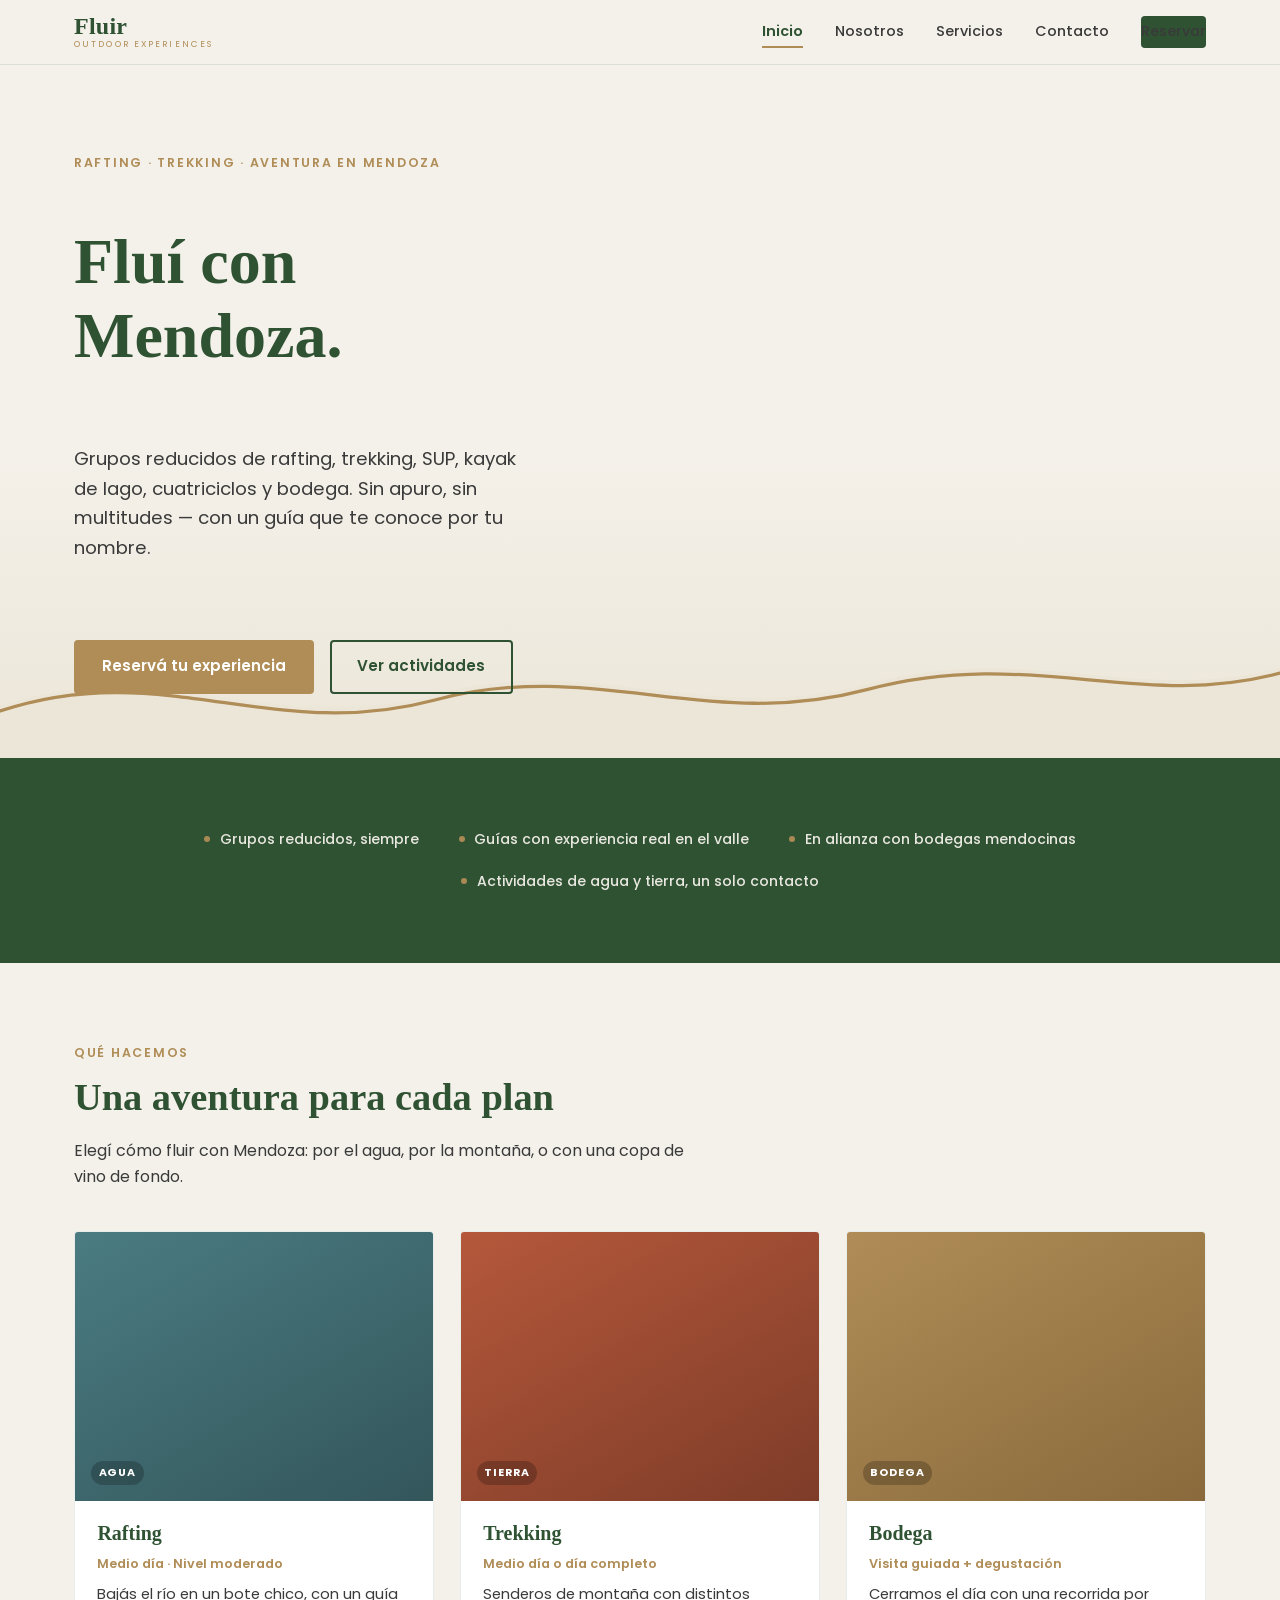
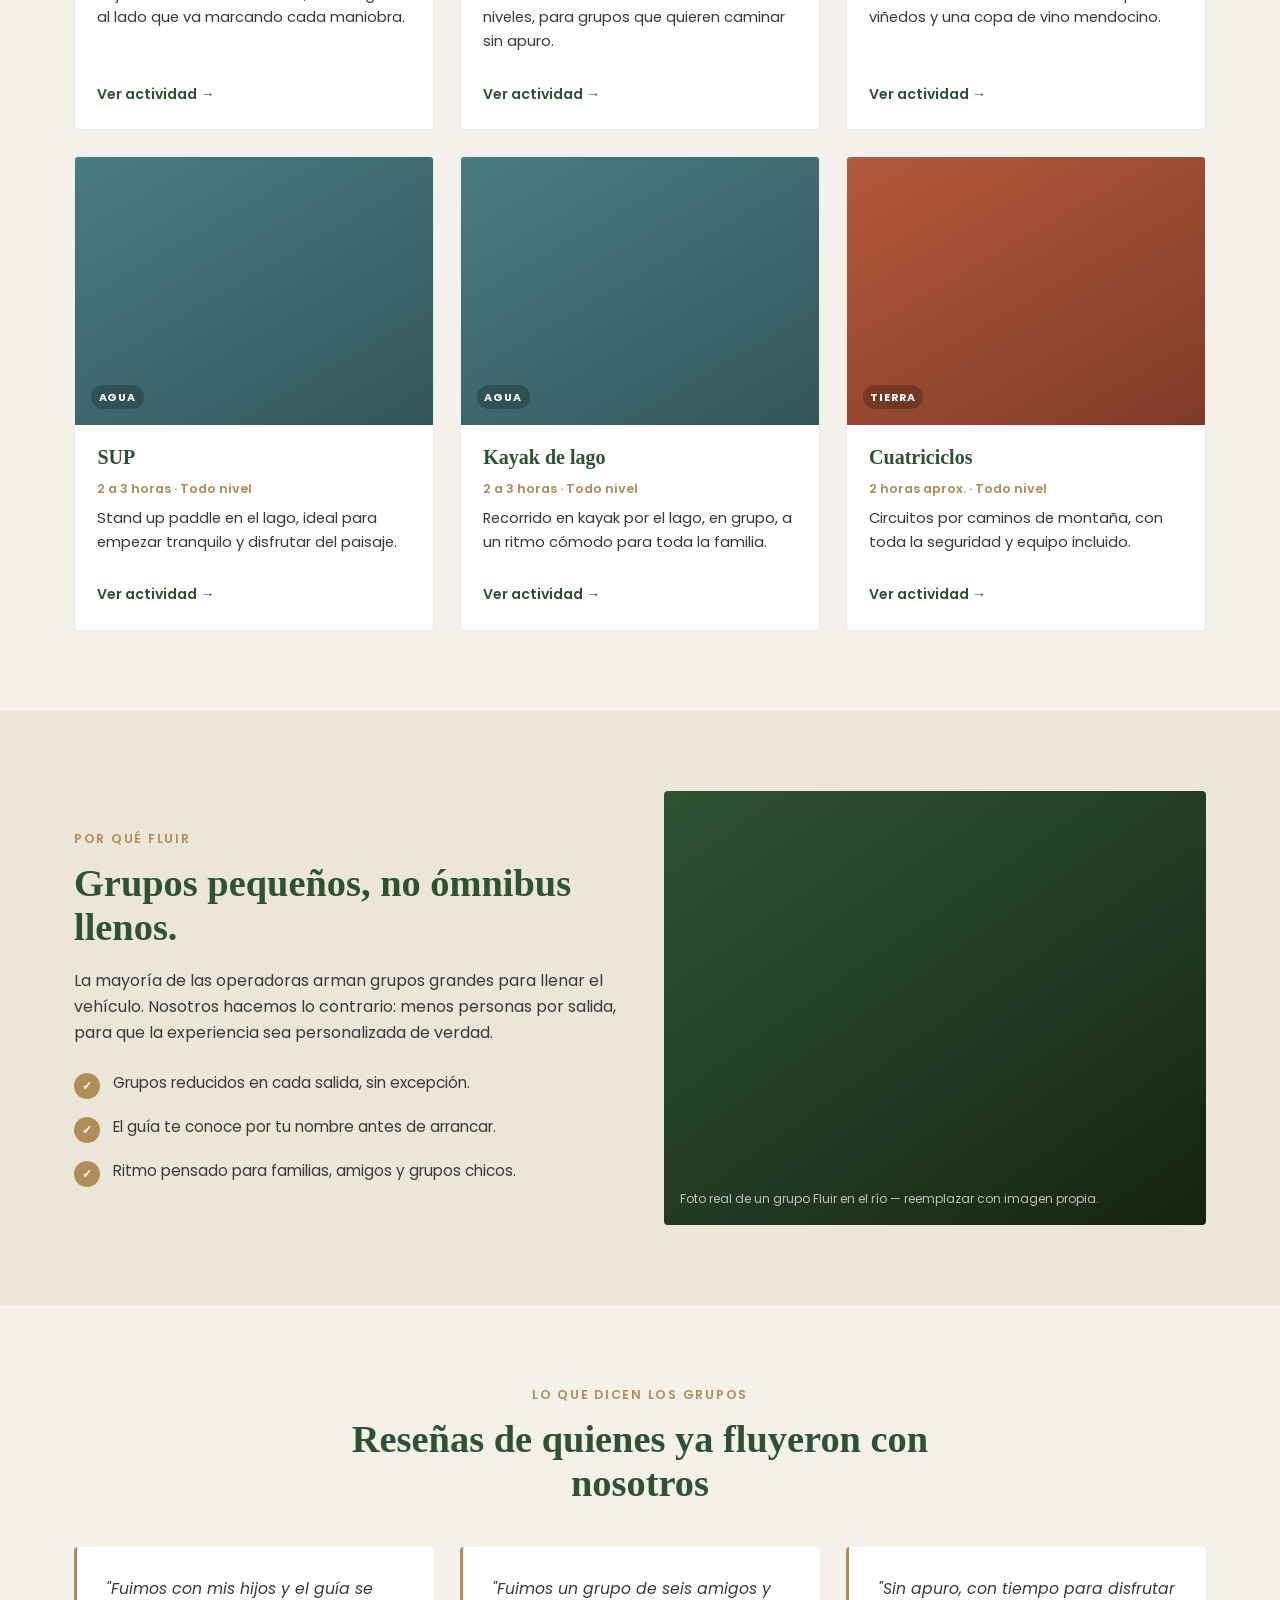
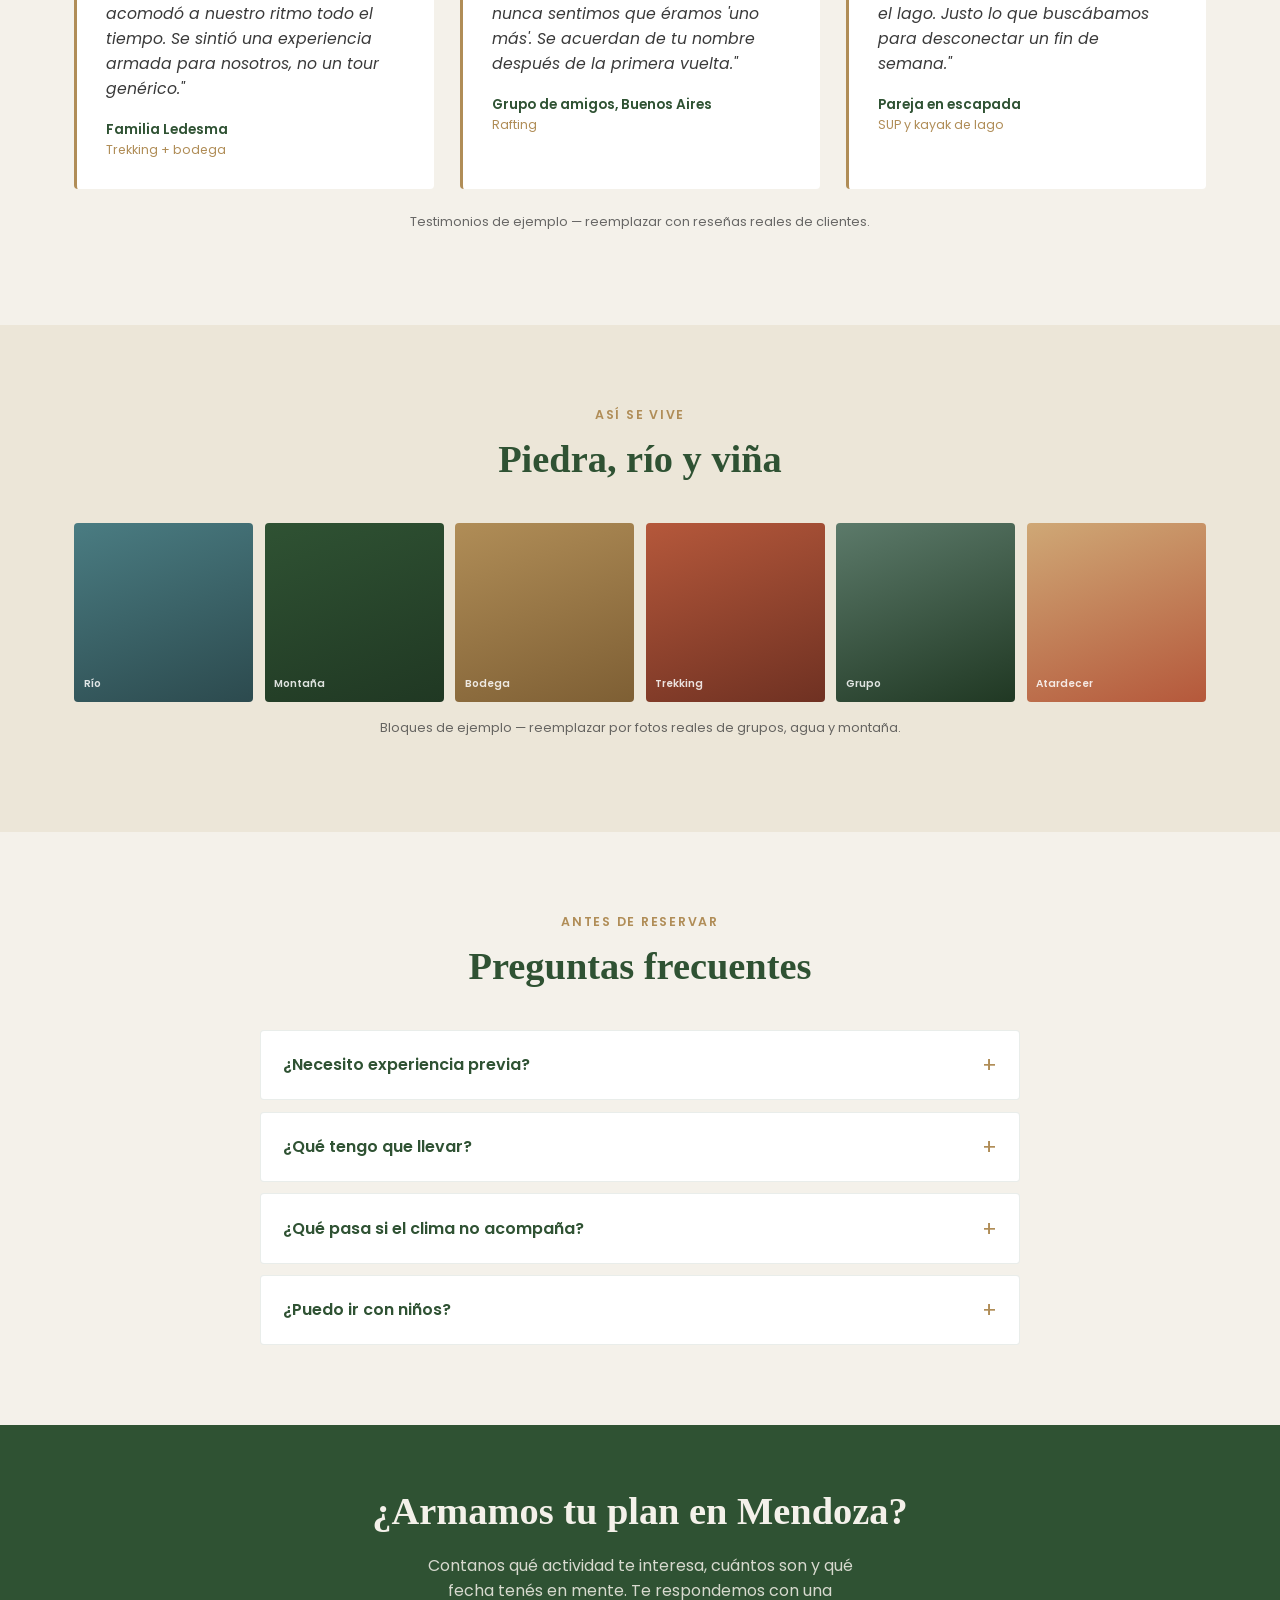
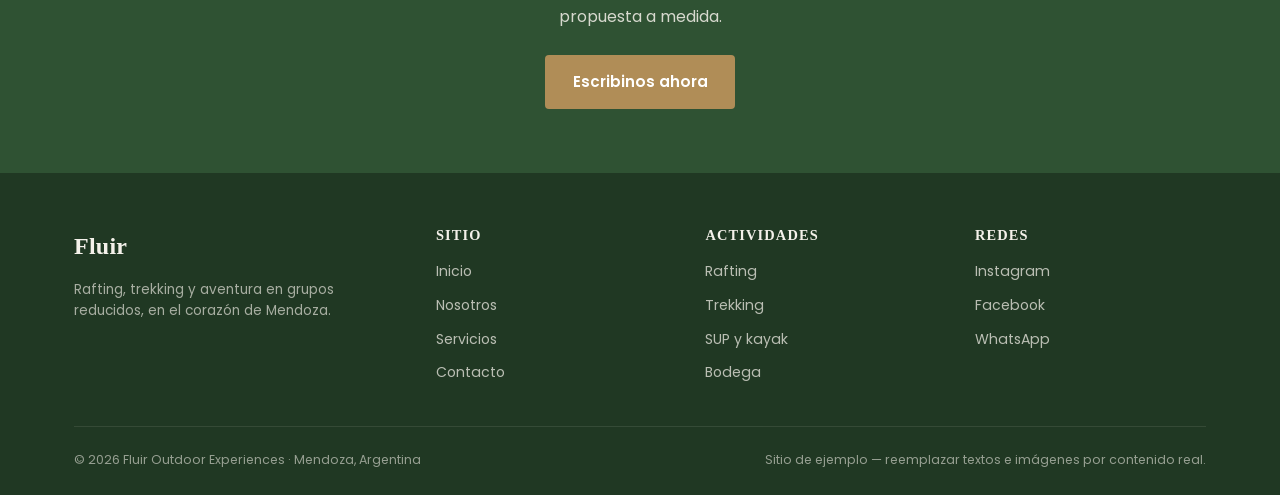
==== index.html @ 4bbe4c33 "Add files via upload" ====
<!DOCTYPE html>
<html lang="es">
<head>
<meta charset="UTF-8">
<meta name="viewport" content="width=device-width, initial-scale=1.0">
<title>Fluir Outdoor Experiences — Rafting, trekking y aventura en Mendoza</title>
<meta name="description" content="Rafting, trekking, SUP, kayak de lago, cuatriciclos y bodega en Mendoza. Grupos reducidos para vivir la aventura de cerca.">
<link rel="preconnect" href="https://fonts.googleapis.com">
<link href="https://fonts.googleapis.com/css2?family=Poppins:wght@400;500;600;700&display=swap" rel="stylesheet">
<link rel="stylesheet" href="style.css">
</head>
<body>

<header class="site-header">
  <nav class="nav">
    <a href="index.html" class="brand">
      <span class="brand-name">Fluir</span>
      <span class="brand-sub">Outdoor Experiences</span>
    </a>
    <button class="nav-toggle" aria-label="Abrir menú" aria-expanded="false">
      <span></span><span></span><span></span>
    </button>
    <div class="nav-links">
      <a href="index.html" class="active">Inicio</a>
      <a href="nosotros.html">Nosotros</a>
      <a href="servicios.html">Servicios</a>
      <a href="contacto.html">Contacto</a>
      <a href="contacto.html" class="nav-cta">Reservar</a>
    </div>
  </nav>
</header>

<!-- 1. HERO -->
<section class="hero">
  <div class="hero-inner">
    <p class="eyebrow">Rafting · Trekking · Aventura en Mendoza</p>
    <h1>Fluí con Mendoza.</h1>
    <p class="lead">Grupos reducidos de rafting, trekking, SUP, kayak de lago, cuatriciclos y bodega. Sin apuro, sin multitudes — con un guía que te conoce por tu nombre.</p>
    <div class="hero-actions">
      <a href="contacto.html" class="btn btn-primary">Reservá tu experiencia</a>
      <a href="servicios.html" class="btn btn-ghost">Ver actividades</a>
    </div>
  </div>
  <svg class="hero-path" viewBox="0 0 1180 140" preserveAspectRatio="none" aria-hidden="true">
    <path d="M0,90 C150,40 250,120 400,80 C550,40 650,110 800,70 C950,30 1050,90 1180,55 L1180,140 L0,140 Z" fill="#ece6d8"/>
    <path d="M0,95 C150,45 250,125 400,85 C550,45 650,115 800,75 C950,35 1050,95 1180,60" fill="none" stroke="#B08D57" stroke-width="3" stroke-linecap="round"/>
  </svg>
</section>

<!-- 2. BARRA DE CONFIANZA -->
<section class="trustbar tight">
  <div class="wrap">
    <div class="trust-item"><span class="dot"></span> Grupos reducidos, siempre</div>
    <div class="trust-item"><span class="dot"></span> Guías con experiencia real en el valle</div>
    <div class="trust-item"><span class="dot"></span> En alianza con bodegas mendocinas</div>
    <div class="trust-item"><span class="dot"></span> Actividades de agua y tierra, un solo contacto</div>
  </div>
</section>

<!-- 3. RESUMEN DE OFERTA -->
<section id="oferta">
  <div class="wrap">
    <div class="section-head">
      <p class="eyebrow">Qué hacemos</p>
      <h2>Una aventura para cada plan</h2>
      <p>Elegí cómo fluir con Mendoza: por el agua, por la montaña, o con una copa de vino de fondo.</p>
    </div>
    <div class="card-grid">
      <article class="card">
        <div class="card-media agua"><span class="tag">Agua</span></div>
        <div class="card-body">
          <h3>Rafting</h3>
          <span class="card-meta">Medio día · Nivel moderado</span>
          <p class="card-desc">Bajás el río en un bote chico, con un guía al lado que va marcando cada maniobra.</p>
          <a href="servicios.html#rafting" class="card-link">Ver actividad</a>
        </div>
      </article>
      <article class="card">
        <div class="card-media tierra"><span class="tag">Tierra</span></div>
        <div class="card-body">
          <h3>Trekking</h3>
          <span class="card-meta">Medio día o día completo</span>
          <p class="card-desc">Senderos de montaña con distintos niveles, para grupos que quieren caminar sin apuro.</p>
          <a href="servicios.html#trekking" class="card-link">Ver actividad</a>
        </div>
      </article>
      <article class="card">
        <div class="card-media bodega"><span class="tag">Bodega</span></div>
        <div class="card-body">
          <h3>Bodega</h3>
          <span class="card-meta">Visita guiada + degustación</span>
          <p class="card-desc">Cerramos el día con una recorrida por viñedos y una copa de vino mendocino.</p>
          <a href="servicios.html#bodega" class="card-link">Ver actividad</a>
        </div>
      </article>
      <article class="card">
        <div class="card-media agua"><span class="tag">Agua</span></div>
        <div class="card-body">
          <h3>SUP</h3>
          <span class="card-meta">2 a 3 horas · Todo nivel</span>
          <p class="card-desc">Stand up paddle en el lago, ideal para empezar tranquilo y disfrutar del paisaje.</p>
          <a href="servicios.html#sup" class="card-link">Ver actividad</a>
        </div>
      </article>
      <article class="card">
        <div class="card-media agua"><span class="tag">Agua</span></div>
        <div class="card-body">
          <h3>Kayak de lago</h3>
          <span class="card-meta">2 a 3 horas · Todo nivel</span>
          <p class="card-desc">Recorrido en kayak por el lago, en grupo, a un ritmo cómodo para toda la familia.</p>
          <a href="servicios.html#kayak" class="card-link">Ver actividad</a>
        </div>
      </article>
      <article class="card">
        <div class="card-media tierra"><span class="tag">Tierra</span></div>
        <div class="card-body">
          <h3>Cuatriciclos</h3>
          <span class="card-meta">2 horas aprox. · Todo nivel</span>
          <p class="card-desc">Circuitos por caminos de montaña, con toda la seguridad y equipo incluido.</p>
          <a href="servicios.html#cuatriciclos" class="card-link">Ver actividad</a>
        </div>
      </article>
    </div>
  </div>
</section>

<!-- 4. POR QUÉ FLUIR -->
<section style="background:var(--crema-2)">
  <div class="wrap">
    <div class="split">
      <div>
        <p class="eyebrow">Por qué Fluir</p>
        <h2>Grupos pequeños, no ómnibus llenos.</h2>
        <p>La mayoría de las operadoras arman grupos grandes para llenar el vehículo. Nosotros hacemos lo contrario: menos personas por salida, para que la experiencia sea personalizada de verdad.</p>
        <ul class="point-list">
          <li><span class="mark">✓</span> Grupos reducidos en cada salida, sin excepción.</li>
          <li><span class="mark">✓</span> El guía te conoce por tu nombre antes de arrancar.</li>
          <li><span class="mark">✓</span> Ritmo pensado para familias, amigos y grupos chicos.</li>
        </ul>
      </div>
      <div class="media-block">
        <div class="caption">Foto real de un grupo Fluir en el río — reemplazar con imagen propia.</div>
      </div>
    </div>
  </div>
</section>

<!-- 5. PRUEBA SOCIAL -->
<section>
  <div class="wrap">
    <div class="section-head center">
      <p class="eyebrow">Lo que dicen los grupos</p>
      <h2>Reseñas de quienes ya fluyeron con nosotros</h2>
    </div>
    <div class="testi-grid">
      <div class="testi">
        <p class="quote">"Fuimos con mis hijos y el guía se acomodó a nuestro ritmo todo el tiempo. Se sintió una experiencia armada para nosotros, no un tour genérico."</p>
        <div class="who">Familia Ledesma</div>
        <div class="what">Trekking + bodega</div>
      </div>
      <div class="testi">
        <p class="quote">"Fuimos un grupo de seis amigos y nunca sentimos que éramos 'uno más'. Se acuerdan de tu nombre después de la primera vuelta."</p>
        <div class="who">Grupo de amigos, Buenos Aires</div>
        <div class="what">Rafting</div>
      </div>
      <div class="testi">
        <p class="quote">"Sin apuro, con tiempo para disfrutar el lago. Justo lo que buscábamos para desconectar un fin de semana."</p>
        <div class="who">Pareja en escapada</div>
        <div class="what">SUP y kayak de lago</div>
      </div>
    </div>
    <p class="form-note" style="text-align:center; margin-top:1.4rem;">Testimonios de ejemplo — reemplazar con reseñas reales de clientes.</p>
  </div>
</section>

<!-- 6. GALERÍA -->
<section style="background:var(--crema-2)">
  <div class="wrap">
    <div class="section-head center">
      <p class="eyebrow">Así se vive</p>
      <h2>Piedra, río y viña</h2>
    </div>
    <div class="gallery-grid">
      <div class="gtile"><span>Río</span></div>
      <div class="gtile"><span>Montaña</span></div>
      <div class="gtile"><span>Bodega</span></div>
      <div class="gtile"><span>Trekking</span></div>
      <div class="gtile"><span>Grupo</span></div>
      <div class="gtile"><span>Atardecer</span></div>
    </div>
    <p class="form-note" style="text-align:center; margin-top:1rem;">Bloques de ejemplo — reemplazar por fotos reales de grupos, agua y montaña.</p>
  </div>
</section>

<!-- 7. FAQ BREVE -->
<section>
  <div class="wrap">
    <div class="section-head center">
      <p class="eyebrow">Antes de reservar</p>
      <h2>Preguntas frecuentes</h2>
    </div>
    <div class="faq-list">
      <details class="faq-item">
        <summary>¿Necesito experiencia previa?</summary>
        <p class="faq-a">No. Tenemos actividades para todo nivel — desde SUP y kayak de lago, aptos para principiantes, hasta rafting con mayor nivel de intensidad. Te asesoramos según tu grupo antes de reservar.</p>
      </details>
      <details class="faq-item">
        <summary>¿Qué tengo que llevar?</summary>
        <p class="faq-a">Ropa cómoda que se pueda mojar, calzado cerrado, protector solar y muchas ganas. El equipo técnico (chalecos, cascos, kayaks) lo ponemos nosotros.</p>
      </details>
      <details class="faq-item">
        <summary>¿Qué pasa si el clima no acompaña?</summary>
        <p class="faq-a">Evaluamos las condiciones del río y la montaña antes de cada salida. Si no es seguro salir, reprogramamos sin costo adicional.</p>
      </details>
      <details class="faq-item">
        <summary>¿Puedo ir con niños?</summary>
        <p class="faq-a">Sí, muchas familias eligen Fluir justo por eso. Algunas actividades tienen edad mínima recomendada — te lo confirmamos al reservar según la edad de cada integrante.</p>
      </details>
    </div>
  </div>
</section>

<!-- 8. CTA FINAL -->
<section class="cta-banner">
  <div class="wrap">
    <h2>¿Armamos tu plan en Mendoza?</h2>
    <p>Contanos qué actividad te interesa, cuántos son y qué fecha tenés en mente. Te respondemos con una propuesta a medida.</p>
    <a href="contacto.html" class="btn btn-primary">Escribinos ahora</a>
  </div>
</section>

<footer class="site-footer">
  <div class="wrap">
    <div class="footer-grid">
      <div class="footer-brand">
        <span class="brand-name">Fluir</span>
        <p>Rafting, trekking y aventura en grupos reducidos, en el corazón de Mendoza.</p>
      </div>
      <div>
        <h4>Sitio</h4>
        <ul>
          <li><a href="index.html">Inicio</a></li>
          <li><a href="nosotros.html">Nosotros</a></li>
          <li><a href="servicios.html">Servicios</a></li>
          <li><a href="contacto.html">Contacto</a></li>
        </ul>
      </div>
      <div>
        <h4>Actividades</h4>
        <ul>
          <li><a href="servicios.html#rafting">Rafting</a></li>
          <li><a href="servicios.html#trekking">Trekking</a></li>
          <li><a href="servicios.html#sup">SUP y kayak</a></li>
          <li><a href="servicios.html#bodega">Bodega</a></li>
        </ul>
      </div>
      <div>
        <h4>Redes</h4>
        <ul>
          <li><a href="#">Instagram</a></li>
          <li><a href="#">Facebook</a></li>
          <li><a href="#">WhatsApp</a></li>
        </ul>
      </div>
    </div>
    <div class="footer-bottom">
      <span>© 2026 Fluir Outdoor Experiences · Mendoza, Argentina</span>
      <span>Sitio de ejemplo — reemplazar textos e imágenes por contenido real.</span>
    </div>
  </div>
</footer>

<script src="script.js"></script>
</body>
</html>
---- style.css ----
/* ===========================================================
   FLUIR OUTDOOR EXPERIENCES — Design tokens
   Verde Montaña #2F5233 · Dorado Vendimia #B08D57
   Crema Piedra #F4F1EA · Azul Río #4A7C82
   Terracota Tierra #B5583B · Gris Piedra #3A3A3A
   Display: Georgia · Body/UI: Poppins
=========================================================== */

:root {
  --verde: #2F5233;
  --verde-oscuro: #203823;
  --dorado: #B08D57;
  --dorado-claro: #cfa876;
  --crema: #F4F1EA;
  --crema-2: #ece6d8;
  --azul-rio: #4A7C82;
  --terracota: #B5583B;
  --piedra: #3A3A3A;
  --blanco: #FFFFFF;

  --display: Georgia, "Times New Roman", serif;
  --body: 'Poppins', -apple-system, BlinkMacSystemFont, sans-serif;

  --radius: 4px;
  --max-width: 1180px;
}

* { box-sizing: border-box; }
html { scroll-behavior: smooth; }

@media (prefers-reduced-motion: reduce) {
  html { scroll-behavior: auto; }
  *, *::before, *::after { animation-duration: 0.001ms !important; transition-duration: 0.001ms !important; }
}

body {
  margin: 0;
  font-family: var(--body);
  color: var(--piedra);
  background: var(--crema);
  line-height: 1.6;
  -webkit-font-smoothing: antialiased;
}

img, svg { max-width: 100%; display: block; }

a { color: inherit; text-decoration: none; }

h1, h2, h3, h4 {
  font-family: var(--display);
  color: var(--verde);
  margin: 0 0 0.5em 0;
  line-height: 1.15;
  font-weight: 700;
}

h1 { font-size: clamp(2.4rem, 5vw, 4rem); }
h2 { font-size: clamp(1.7rem, 3vw, 2.4rem); }
h3 { font-size: 1.25rem; }

p { margin: 0 0 1em 0; }

.eyebrow {
  font-family: var(--body);
  font-weight: 600;
  letter-spacing: 0.14em;
  text-transform: uppercase;
  color: var(--dorado);
  font-size: 0.78rem;
}

.wrap {
  max-width: var(--max-width);
  margin: 0 auto;
  padding: 0 1.5rem;
}

section { padding: 5rem 0; }
section.tight { padding: 3rem 0; }

/* ---------- Focus ---------- */
a:focus-visible, button:focus-visible, input:focus-visible,
select:focus-visible, textarea:focus-visible, summary:focus-visible {
  outline: 3px solid var(--dorado);
  outline-offset: 2px;
}

/* ---------- Buttons ---------- */
.btn {
  display: inline-flex;
  align-items: center;
  gap: 0.5em;
  font-family: var(--body);
  font-weight: 600;
  font-size: 0.95rem;
  padding: 0.85em 1.7em;
  border-radius: var(--radius);
  border: 2px solid transparent;
  cursor: pointer;
  transition: transform 0.15s ease, background 0.15s ease, color 0.15s ease;
}
.btn:hover { transform: translateY(-2px); }
.btn-primary { background: var(--dorado); color: var(--blanco); }
.btn-primary:hover { background: var(--dorado-claro); }
.btn-outline { background: transparent; border-color: var(--crema); color: var(--crema); }
.btn-outline:hover { background: rgba(244,241,234,0.12); }
.btn-ghost { background: transparent; border-color: var(--verde); color: var(--verde); }
.btn-ghost:hover { background: var(--verde); color: var(--blanco); }

/* ===========================================================
   HEADER / NAV
=========================================================== */
.site-header {
  position: sticky; top: 0; z-index: 50;
  background: rgba(244,241,234,0.94);
  backdrop-filter: blur(6px);
  border-bottom: 1px solid rgba(47,82,51,0.12);
}
.nav {
  display: flex; align-items: center; justify-content: space-between;
  padding: 0.9rem 1.5rem;
  max-width: var(--max-width); margin: 0 auto;
}
.brand { display: flex; flex-direction: column; line-height: 1; }
.brand-name { font-family: var(--display); font-weight: 700; font-size: 1.5rem; color: var(--verde); letter-spacing: 0.01em; }
.brand-sub { font-size: 0.55rem; letter-spacing: 0.24em; text-transform: uppercase; color: var(--dorado); margin-top: 2px; }

.nav-links { display: flex; gap: 2rem; align-items: center; }
.nav-links a {
  font-size: 0.9rem; font-weight: 500; color: var(--piedra);
  position: relative; padding: 0.3em 0;
}
.nav-links a::after {
  content: ""; position: absolute; left: 0; bottom: 0; height: 2px; width: 0;
  background: var(--dorado); transition: width 0.2s ease;
}
.nav-links a:hover::after, .nav-links a.active::after { width: 100%; }
.nav-links a.active { color: var(--verde); font-weight: 600; }

.nav-cta { background: var(--verde); color: var(--blanco); padding: 0.6em 1.3em; border-radius: var(--radius); font-size: 0.85rem; font-weight: 600; }
.nav-cta:hover { background: var(--verde-oscuro); }

.nav-toggle { display: none; background: none; border: none; cursor: pointer; padding: 0.4rem; }
.nav-toggle span { display: block; width: 24px; height: 2px; background: var(--verde); margin: 5px 0; transition: 0.2s; }

@media (max-width: 860px) {
  .nav-toggle { display: block; }
  .nav-links {
    position: absolute; top: 100%; left: 0; right: 0;
    background: var(--crema); flex-direction: column; align-items: flex-start;
    padding: 1rem 1.5rem 1.5rem; gap: 1rem;
    border-bottom: 1px solid rgba(47,82,51,0.12);
    display: none;
  }
  .nav-links.open { display: flex; }
  .nav-cta { width: 100%; text-align: center; }
}

/* ===========================================================
   HERO (signature flowing path)
=========================================================== */
.hero {
  position: relative;
  background: linear-gradient(180deg, var(--crema) 0%, var(--crema) 55%, var(--crema-2) 100%);
  overflow: hidden;
  padding: 5.5rem 0 4rem;
}
.hero-inner {
  position: relative; z-index: 2;
  max-width: var(--max-width); margin: 0 auto; padding: 0 1.5rem;
  display: grid; gap: 2.5rem;
}
.hero h1 { max-width: 15ch; }
.hero .lead { font-size: 1.15rem; max-width: 42ch; color: var(--piedra); }
.hero-actions { display: flex; gap: 1rem; flex-wrap: wrap; margin-top: 1.2rem; }

.hero-path {
  position: absolute; left: 0; right: 0; bottom: -2px; z-index: 1;
  width: 100%; height: auto;
}

.hero-small { padding: 3.2rem 0 2.4rem; }
.hero-small h1 { max-width: 24ch; }

/* ===========================================================
   TRUST BAR
=========================================================== */
.trustbar { background: var(--verde); color: var(--crema); }
.trustbar .wrap {
  display: flex; flex-wrap: wrap; gap: 1.2rem 2.5rem;
  align-items: center; justify-content: center;
  padding: 1.4rem 1.5rem;
}
.trust-item { display: flex; align-items: center; gap: 0.6rem; font-size: 0.88rem; font-weight: 500; opacity: 0.95; }
.trust-item .dot { width: 6px; height: 6px; border-radius: 50%; background: var(--dorado); flex: none; }

/* ===========================================================
   SECTION HEADERS
=========================================================== */
.section-head { max-width: 640px; margin: 0 0 2.6rem 0; }
.section-head.center { margin-left: auto; margin-right: auto; text-align: center; }

/* ===========================================================
   ACTIVITY CARDS
=========================================================== */
.card-grid {
  display: grid; grid-template-columns: repeat(3, 1fr); gap: 1.6rem;
}
@media (max-width: 900px) { .card-grid { grid-template-columns: repeat(2, 1fr); } }
@media (max-width: 600px) { .card-grid { grid-template-columns: 1fr; } }

.card {
  background: var(--blanco); border-radius: var(--radius);
  overflow: hidden; border: 1px solid rgba(47,82,51,0.1);
  transition: transform 0.2s ease, box-shadow 0.2s ease;
  display: flex; flex-direction: column;
}
.card:hover { transform: translateY(-4px); box-shadow: 0 14px 28px rgba(58,58,58,0.12); }

.card-media {
  aspect-ratio: 4/3; position: relative;
  display: flex; align-items: flex-end; padding: 1rem;
}
.card-media.agua { background: linear-gradient(150deg, var(--azul-rio), #33565b); }
.card-media.tierra { background: linear-gradient(150deg, var(--terracota), #7e3c28); }
.card-media.bodega { background: linear-gradient(150deg, var(--dorado), #8a6a3c); }

.tag {
  font-size: 0.68rem; font-weight: 700; letter-spacing: 0.08em; text-transform: uppercase;
  color: var(--blanco); background: rgba(0,0,0,0.22);
  padding: 0.3em 0.7em; border-radius: 999px;
}

.card-body { padding: 1.3rem 1.4rem 1.5rem; display: flex; flex-direction: column; gap: 0.5rem; flex: 1; }
.card-body h3 { margin-bottom: 0.1rem; }
.card-meta { font-size: 0.8rem; color: var(--dorado); font-weight: 600; }
.card-desc { font-size: 0.92rem; color: var(--piedra); flex: 1; }
.card-link { font-size: 0.88rem; font-weight: 600; color: var(--verde); margin-top: 0.4rem; }
.card-link::after { content: " →"; }

/* filter tabs */
.filters { display: flex; gap: 0.7rem; flex-wrap: wrap; margin-bottom: 2.2rem; }
.filter-btn {
  font-family: var(--body); font-size: 0.85rem; font-weight: 600;
  padding: 0.55em 1.2em; border-radius: 999px; border: 1.5px solid var(--verde);
  background: transparent; color: var(--verde); cursor: pointer; transition: 0.15s ease;
}
.filter-btn.active, .filter-btn:hover { background: var(--verde); color: var(--blanco); }

/* ===========================================================
   DIFERENCIAL / SPLIT
=========================================================== */
.split { display: grid; grid-template-columns: 1fr 1fr; gap: 3rem; align-items: center; }
@media (max-width: 800px) { .split { grid-template-columns: 1fr; } }
.split.reverse .split-media { order: 2; }

.point-list { list-style: none; margin: 1.6rem 0 0; padding: 0; display: grid; gap: 1rem; }
.point-list li { display: flex; gap: 0.8rem; align-items: flex-start; font-size: 0.96rem; }
.point-list .mark {
  flex: none; width: 26px; height: 26px; border-radius: 50%;
  background: var(--dorado); color: var(--blanco); font-size: 0.75rem;
  display: flex; align-items: center; justify-content: center; font-weight: 700; margin-top: 2px;
}

.media-block {
  aspect-ratio: 5/4; border-radius: var(--radius);
  background: linear-gradient(145deg, var(--verde) 0%, var(--verde-oscuro) 60%, #16240f 100%);
  position: relative; overflow: hidden;
  display: flex; align-items: center; justify-content: center;
}
.media-block .caption {
  position: absolute; bottom: 1rem; left: 1rem; right: 1rem;
  color: var(--crema); font-size: 0.75rem; opacity: 0.75;
}

/* ===========================================================
   TESTIMONIALS
=========================================================== */
.testi-grid { display: grid; grid-template-columns: repeat(3, 1fr); gap: 1.6rem; }
@media (max-width: 900px) { .testi-grid { grid-template-columns: 1fr; } }
.testi {
  background: var(--blanco); border-radius: var(--radius); padding: 1.8rem;
  border-left: 3px solid var(--dorado);
}
.testi p.quote { font-style: italic; font-size: 0.98rem; margin-bottom: 1.1rem; }
.testi .who { font-size: 0.85rem; font-weight: 600; color: var(--verde); }
.testi .what { font-size: 0.78rem; color: var(--dorado); }

/* ===========================================================
   GALLERY (placeholder texture tiles)
=========================================================== */
.gallery-grid { display: grid; grid-template-columns: repeat(6, 1fr); gap: 0.7rem; }
@media (max-width: 800px) { .gallery-grid { grid-template-columns: repeat(3, 1fr); } }
.gtile {
  aspect-ratio: 1; border-radius: var(--radius); position: relative; overflow: hidden;
  display: flex; align-items: flex-end; padding: 0.6rem;
}
.gtile span { color: rgba(255,255,255,0.85); font-size: 0.65rem; font-weight: 600; }
.gtile:nth-child(1) { background: linear-gradient(160deg, var(--azul-rio), #2c4a4e); }
.gtile:nth-child(2) { background: linear-gradient(160deg, var(--verde), var(--verde-oscuro)); }
.gtile:nth-child(3) { background: linear-gradient(160deg, var(--dorado), #7e5f34); }
.gtile:nth-child(4) { background: linear-gradient(160deg, var(--terracota), #6f3122); }
.gtile:nth-child(5) { background: linear-gradient(160deg, #5c7a6a, var(--verde-oscuro)); }
.gtile:nth-child(6) { background: linear-gradient(160deg, var(--dorado-claro), var(--terracota)); }

/* ===========================================================
   FAQ ACCORDION
=========================================================== */
.faq-list { max-width: 760px; margin: 0 auto; display: grid; gap: 0.7rem; }
.faq-item { background: var(--blanco); border-radius: var(--radius); border: 1px solid rgba(47,82,51,0.1); }
.faq-item summary {
  cursor: pointer; list-style: none; padding: 1.1rem 1.4rem;
  font-weight: 600; color: var(--verde); display: flex; justify-content: space-between; align-items: center;
  gap: 1rem;
}
.faq-item summary::-webkit-details-marker { display: none; }
.faq-item summary::after {
  content: "+"; font-size: 1.3rem; color: var(--dorado); flex: none; transition: transform 0.2s ease; font-weight: 400;
}
.faq-item[open] summary::after { transform: rotate(45deg); }
.faq-item .faq-a { padding: 0 1.4rem 1.2rem; font-size: 0.93rem; color: var(--piedra); }

/* ===========================================================
   CTA BANNER
=========================================================== */
.cta-banner {
  background: var(--verde); color: var(--crema);
  padding: 4rem 0; text-align: center; position: relative; overflow: hidden;
}
.cta-banner h2 { color: var(--crema); }
.cta-banner p { color: rgba(244,241,234,0.85); max-width: 46ch; margin: 0 auto 1.6rem; }

/* ===========================================================
   FOOTER
=========================================================== */
.site-footer { background: var(--verde-oscuro); color: rgba(244,241,234,0.85); padding: 3.4rem 0 1.6rem; }
.footer-grid { display: grid; grid-template-columns: 1.4fr 1fr 1fr 1fr; gap: 2.4rem; }
@media (max-width: 800px) { .footer-grid { grid-template-columns: 1fr 1fr; } }
.footer-grid h4 { color: var(--crema); font-size: 0.9rem; text-transform: uppercase; letter-spacing: 0.08em; margin-bottom: 0.9rem; }
.footer-grid ul { list-style: none; margin: 0; padding: 0; display: grid; gap: 0.5rem; }
.footer-grid a { font-size: 0.88rem; opacity: 0.85; }
.footer-grid a:hover { opacity: 1; color: var(--dorado); }
.footer-brand .brand-name { color: var(--crema); }
.footer-brand p { font-size: 0.85rem; opacity: 0.75; margin-top: 0.8rem; max-width: 32ch; }
.footer-bottom {
  border-top: 1px solid rgba(244,241,234,0.15); margin-top: 2.6rem; padding-top: 1.4rem;
  display: flex; justify-content: space-between; flex-wrap: wrap; gap: 0.6rem;
  font-size: 0.78rem; opacity: 0.65;
}

/* ===========================================================
   FORM (contacto)
=========================================================== */
.form-card { background: var(--blanco); border-radius: var(--radius); padding: 2.2rem; border: 1px solid rgba(47,82,51,0.1); }
.form-grid { display: grid; grid-template-columns: 1fr 1fr; gap: 1.1rem; }
@media (max-width: 640px) { .form-grid { grid-template-columns: 1fr; } }
.field { display: flex; flex-direction: column; gap: 0.35rem; }
.field.full { grid-column: 1 / -1; }
.field label { font-size: 0.82rem; font-weight: 600; color: var(--verde); }
.field input, .field select, .field textarea {
  font-family: var(--body); font-size: 0.92rem; padding: 0.75em 0.9em;
  border: 1.5px solid #d8d2c2; border-radius: var(--radius); background: var(--crema);
  color: var(--piedra);
}
.field textarea { resize: vertical; min-height: 100px; }
.form-note { font-size: 0.8rem; color: var(--piedra); opacity: 0.75; margin-top: 1rem; }
.form-success {
  display: none; background: var(--crema-2); border-left: 3px solid var(--verde);
  padding: 1rem 1.2rem; border-radius: var(--radius); font-size: 0.9rem; margin-top: 1.2rem;
}
.form-success.show { display: block; }

/* contact info blocks */
.contact-info-grid { display: grid; grid-template-columns: repeat(3, 1fr); gap: 1.2rem; }
@media (max-width: 800px) { .contact-info-grid { grid-template-columns: 1fr; } }
.info-card { background: var(--blanco); border-radius: var(--radius); padding: 1.5rem; border: 1px solid rgba(47,82,51,0.1); }
.info-card h4 { font-family: var(--body); font-weight: 700; font-size: 0.95rem; color: var(--verde); margin-bottom: 0.4rem; }
.info-card p { font-size: 0.88rem; margin: 0; }
.info-card a.link { color: var(--dorado); font-weight: 600; }

.map-block {
  aspect-ratio: 16/6; border-radius: var(--radius); overflow: hidden;
  background:
    repeating-linear-gradient(135deg, rgba(47,82,51,0.08) 0 2px, transparent 2px 14px),
    var(--crema-2);
  display: flex; align-items: center; justify-content: center;
  border: 1px dashed rgba(47,82,51,0.3);
}
.map-block span { font-size: 0.85rem; color: var(--verde); font-weight: 600; text-align: center; padding: 0 1rem; }

/* value cards (nosotros) */
.value-grid { display: grid; grid-template-columns: repeat(3, 1fr); gap: 1.4rem; }
@media (max-width: 800px) { .value-grid { grid-template-columns: 1fr; } }
.value-card { background: var(--blanco); border-radius: var(--radius); padding: 1.7rem; border-top: 3px solid var(--dorado); }
.value-card h3 { font-size: 1.05rem; }
.value-card p { font-size: 0.9rem; margin: 0; }

/* team */
.team-grid { display: grid; grid-template-columns: repeat(4, 1fr); gap: 1.4rem; }
@media (max-width: 800px) { .team-grid { grid-template-columns: repeat(2, 1fr); } }
.team-card { text-align: center; }
.avatar {
  width: 84px; height: 84px; border-radius: 50%; margin: 0 auto 0.8rem;
  display: flex; align-items: center; justify-content: center;
  color: var(--blanco); font-family: var(--display); font-weight: 700; font-size: 1.3rem;
}
.team-card h4 { font-size: 0.95rem; margin: 0 0 0.1rem; color: var(--verde); }
.team-card .role { font-size: 0.78rem; color: var(--dorado); font-weight: 600; }

/* activity detail (servicios) */
.detail-card { background: var(--blanco); border-radius: var(--radius); overflow: hidden; border: 1px solid rgba(47,82,51,0.1); }
.detail-grid { display: grid; grid-template-columns: 1fr 1fr; }
@media (max-width: 800px) { .detail-grid { grid-template-columns: 1fr; } }
.detail-media { min-height: 320px; background: linear-gradient(150deg, var(--azul-rio), #2c4a4e); }
.detail-content { padding: 2.4rem; }
.spec-row { display: flex; gap: 1.4rem; flex-wrap: wrap; margin: 1.2rem 0 1.4rem; }
.spec { font-size: 0.82rem; }
.spec b { display: block; color: var(--verde); font-size: 0.95rem; }
.incl-grid { display: grid; grid-template-columns: 1fr 1fr; gap: 1rem; margin: 1.2rem 0; }
@media (max-width: 500px) { .incl-grid { grid-template-columns: 1fr; } }
.incl-grid ul { margin: 0; padding-left: 1.1rem; font-size: 0.88rem; }
.incl-grid h4 { font-size: 0.85rem; margin-bottom: 0.4rem; }
.incl-grid .yes h4 { color: var(--verde); }
.incl-grid .no h4 { color: var(--terracota); }

/* breadcrumbs / small helpers */
.badge-note {
  display: inline-block; font-size: 0.75rem; background: var(--crema-2); color: var(--piedra);
  padding: 0.4em 0.9em; border-radius: 999px; margin-bottom: 1.2rem;
}
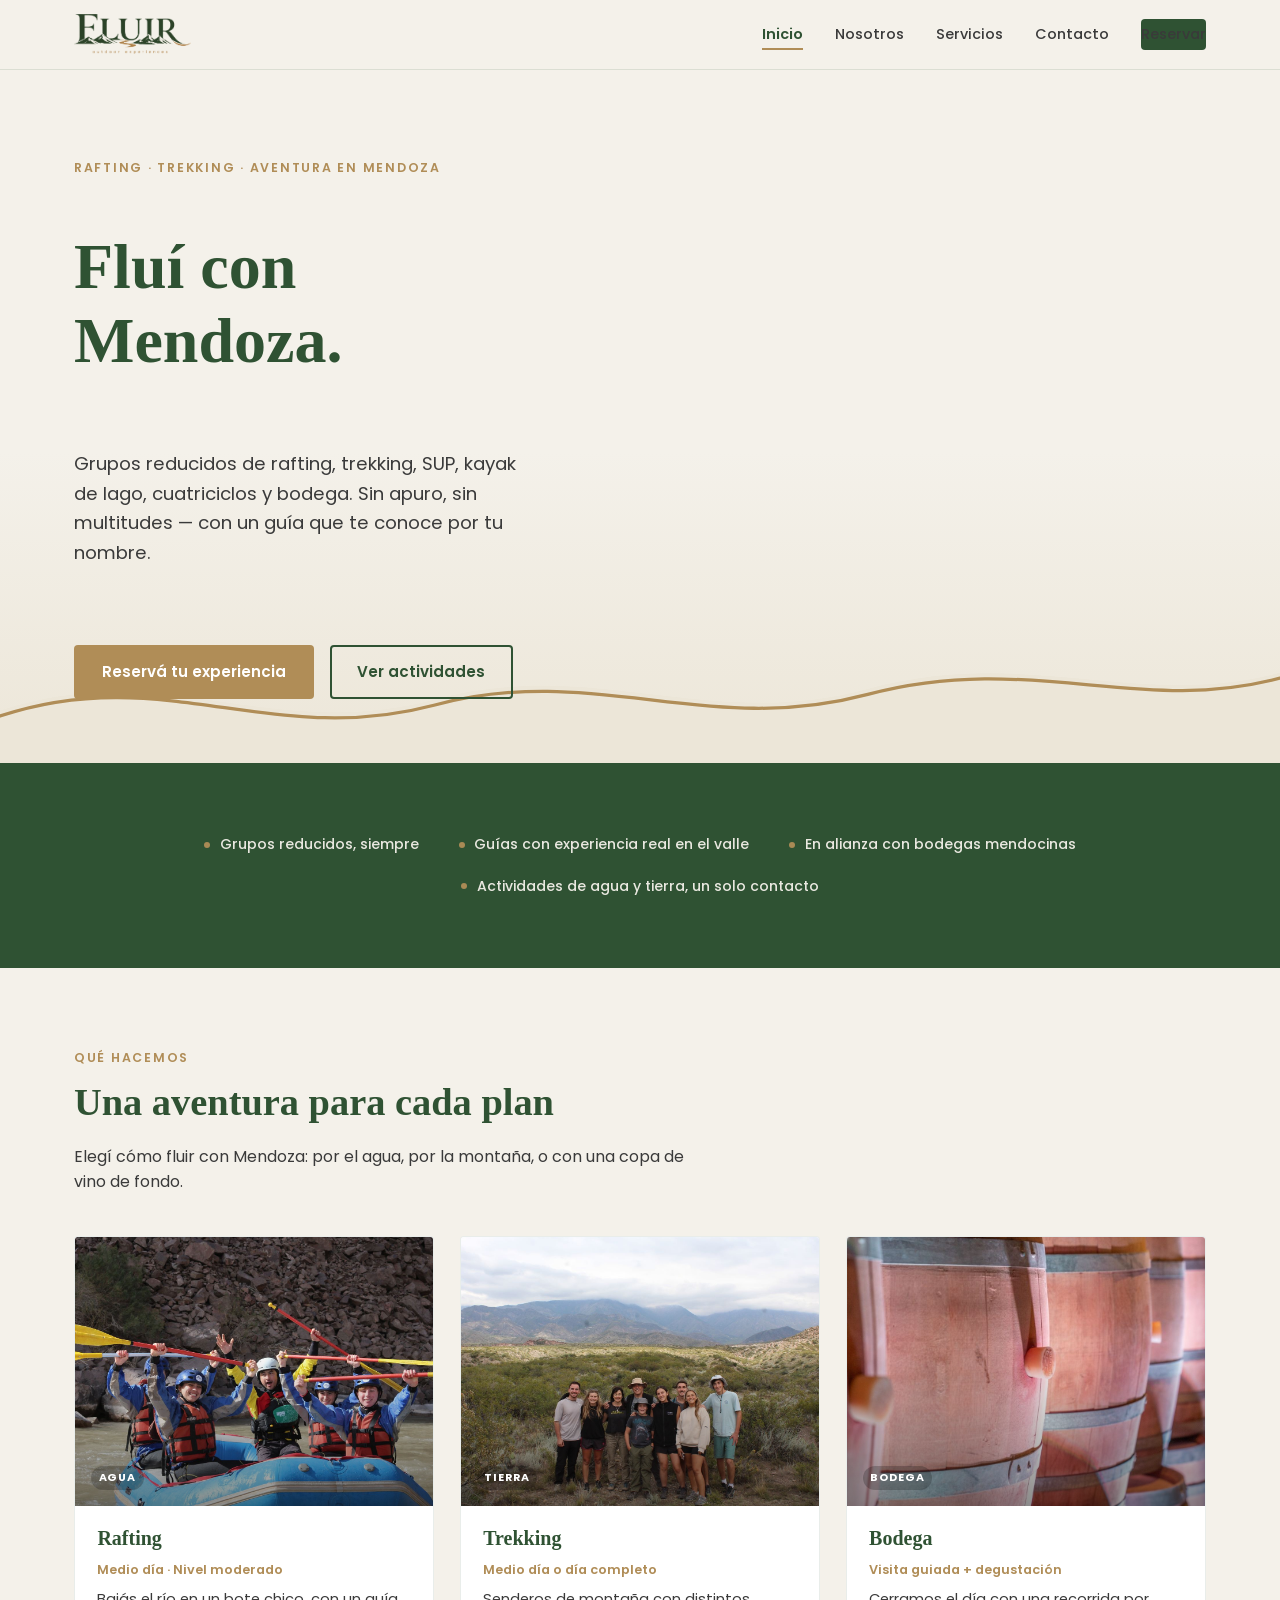
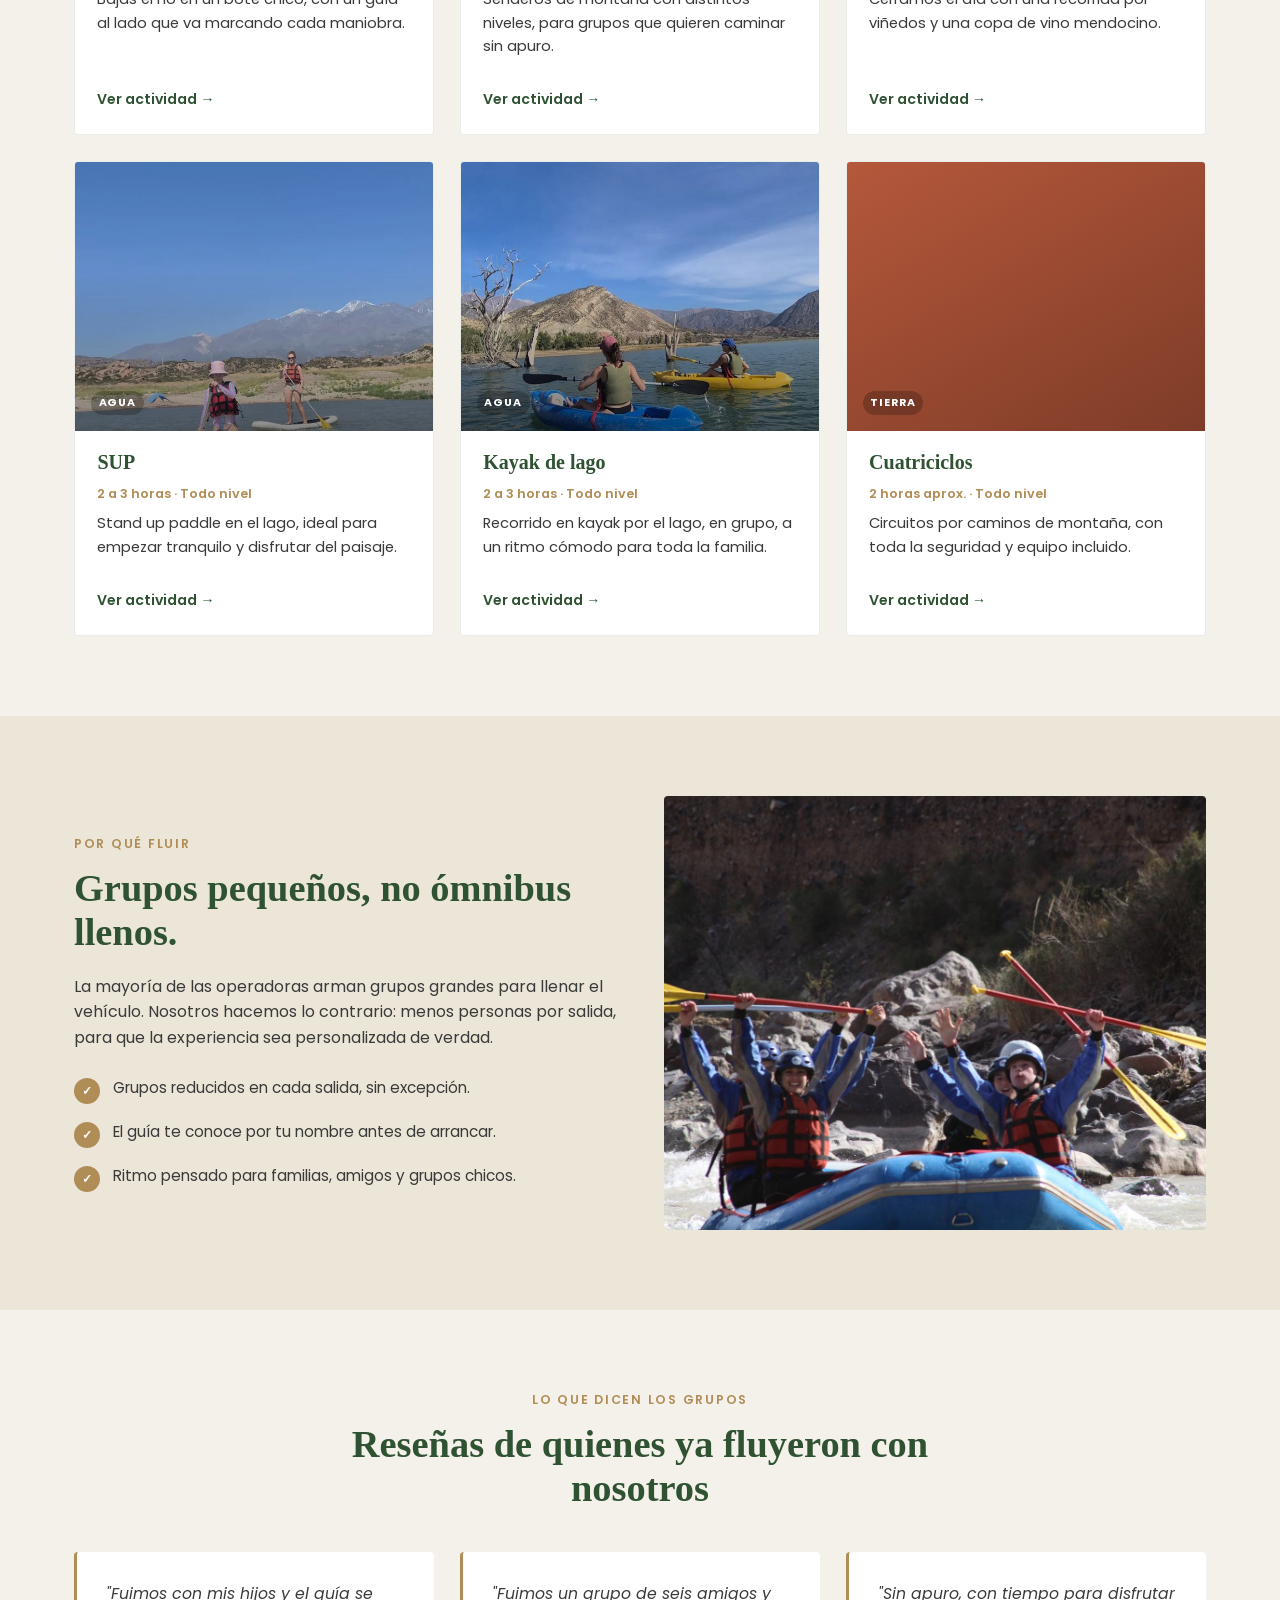
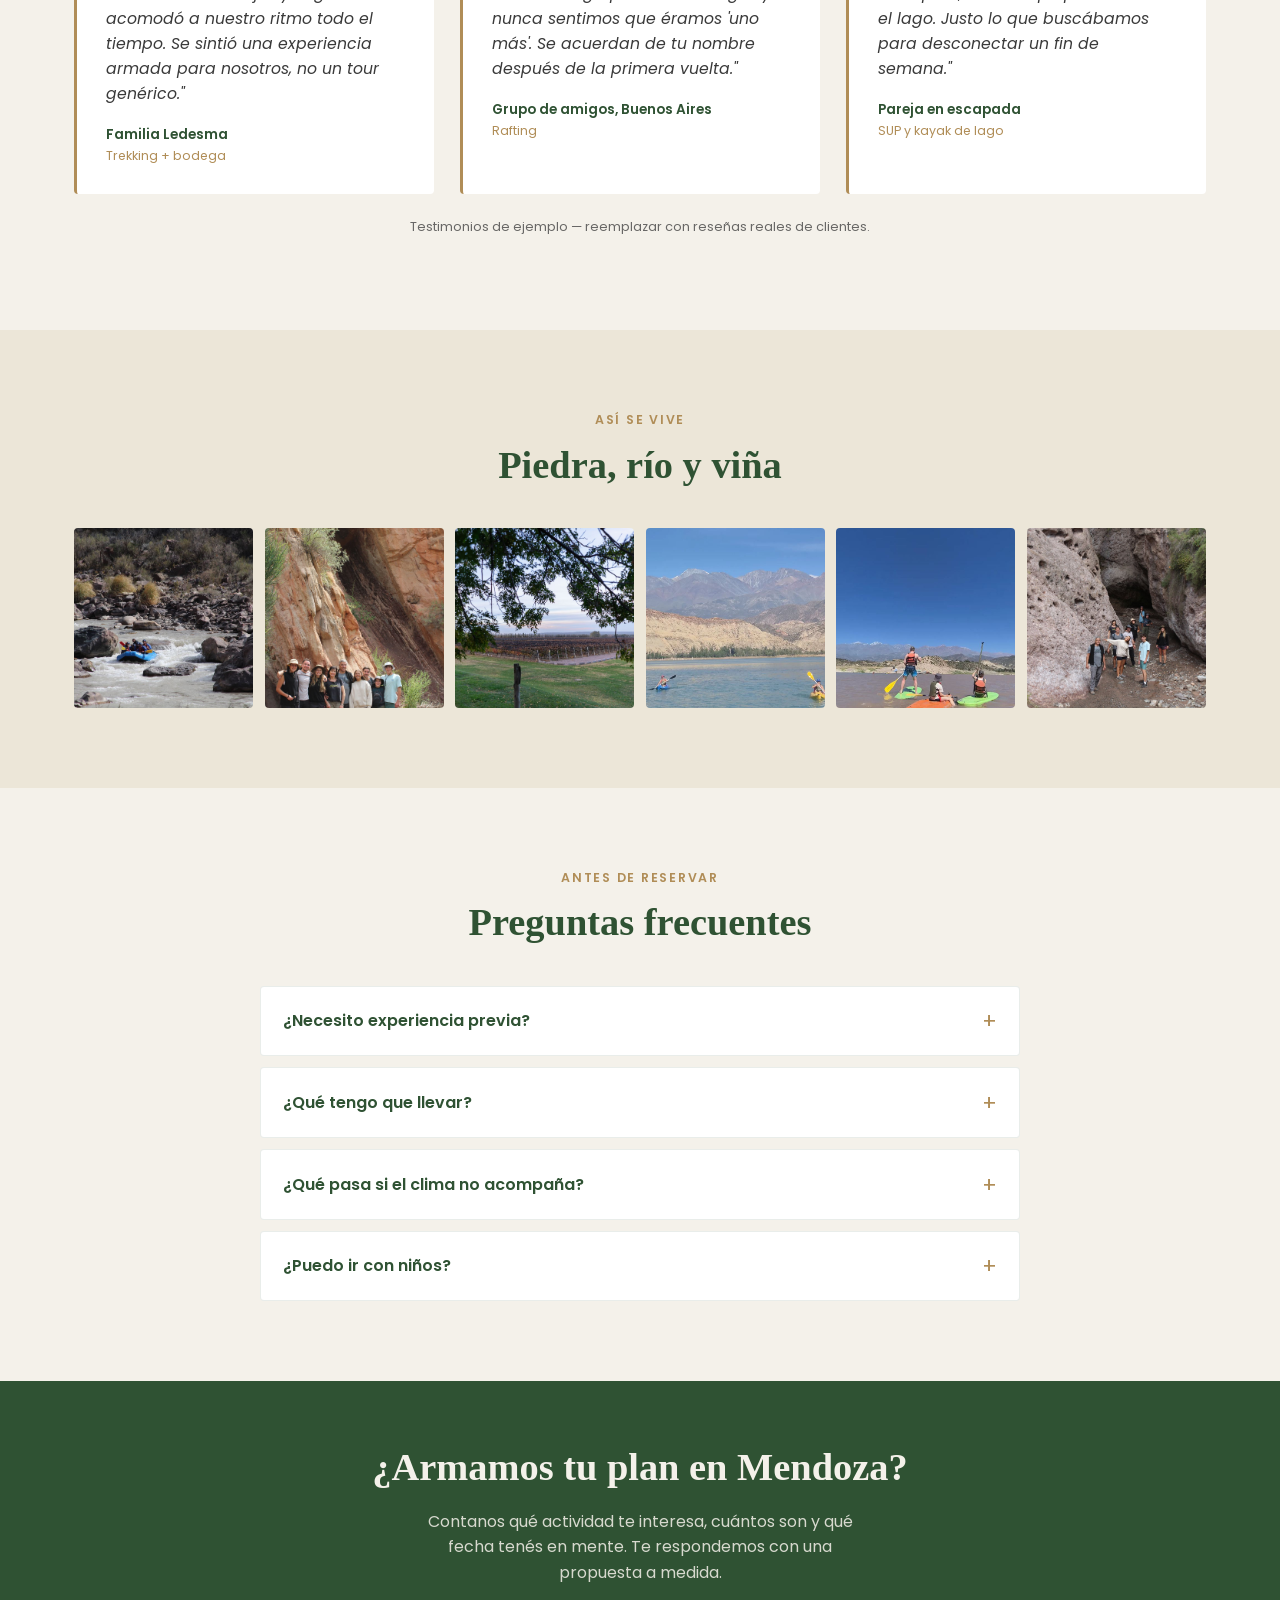
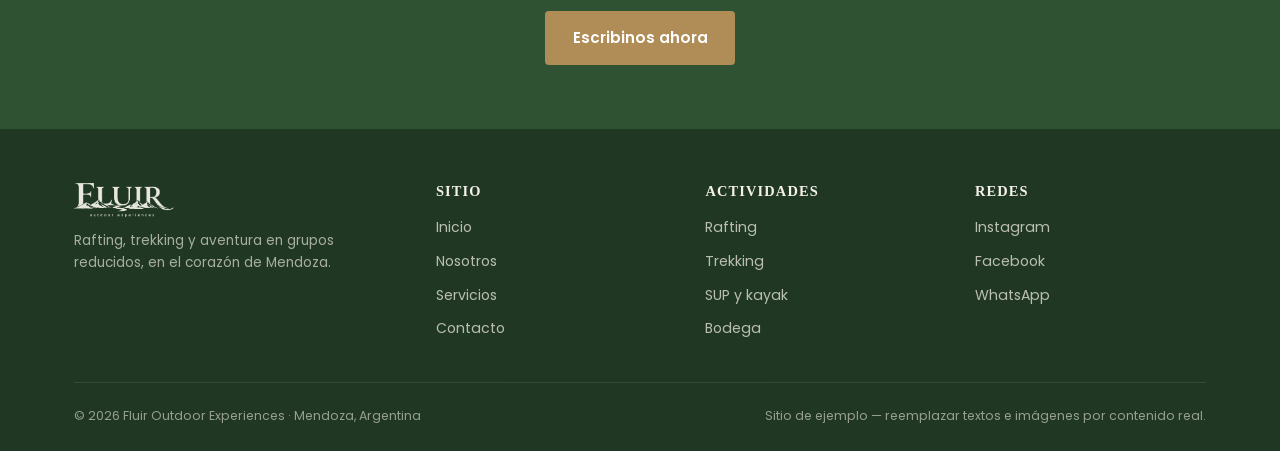
==== commit 3b9a5d77: "Add files via upload" ====
--- a/index.html
+++ b/index.html
@@ -8,14 +8,15 @@
 <link rel="preconnect" href="https://fonts.googleapis.com">
 <link href="https://fonts.googleapis.com/css2?family=Poppins:wght@400;500;600;700&display=swap" rel="stylesheet">
 <link rel="stylesheet" href="style.css">
+<link rel="icon" type="image/png" sizes="32x32" href="favicon-32.png">
+<link rel="apple-touch-icon" href="favicon-180.png">
 </head>
 <body>
 
 <header class="site-header">
   <nav class="nav">
     <a href="index.html" class="brand">
-      <span class="brand-name">Fluir</span>
-      <span class="brand-sub">Outdoor Experiences</span>
+      <img src="logo.png" alt="Fluir Outdoor Experiences" class="brand-logo">
     </a>
     <button class="nav-toggle" aria-label="Abrir menú" aria-expanded="false">
       <span></span><span></span><span></span>
@@ -67,7 +68,7 @@
     </div>
     <div class="card-grid">
       <article class="card">
-        <div class="card-media agua"><span class="tag">Agua</span></div>
+        <div class="card-media agua has-photo" style="background-image:url('rafting-1.jpg')"><span class="tag">Agua</span></div>
         <div class="card-body">
           <h3>Rafting</h3>
           <span class="card-meta">Medio día · Nivel moderado</span>
@@ -76,7 +77,7 @@
         </div>
       </article>
       <article class="card">
-        <div class="card-media tierra"><span class="tag">Tierra</span></div>
+        <div class="card-media tierra has-photo" style="background-image:url('trekking-desierto.jpg')"><span class="tag">Tierra</span></div>
         <div class="card-body">
           <h3>Trekking</h3>
           <span class="card-meta">Medio día o día completo</span>
@@ -85,7 +86,7 @@
         </div>
       </article>
       <article class="card">
-        <div class="card-media bodega"><span class="tag">Bodega</span></div>
+        <div class="card-media bodega has-photo" style="background-image:url('bodega-barricas.jpg')"><span class="tag">Bodega</span></div>
         <div class="card-body">
           <h3>Bodega</h3>
           <span class="card-meta">Visita guiada + degustación</span>
@@ -94,7 +95,7 @@
         </div>
       </article>
       <article class="card">
-        <div class="card-media agua"><span class="tag">Agua</span></div>
+        <div class="card-media agua has-photo" style="background-image:url('sup-1.jpg')"><span class="tag">Agua</span></div>
         <div class="card-body">
           <h3>SUP</h3>
           <span class="card-meta">2 a 3 horas · Todo nivel</span>
@@ -103,7 +104,7 @@
         </div>
       </article>
       <article class="card">
-        <div class="card-media agua"><span class="tag">Agua</span></div>
+        <div class="card-media agua has-photo" style="background-image:url('kayak-3.jpg')"><span class="tag">Agua</span></div>
         <div class="card-body">
           <h3>Kayak de lago</h3>
           <span class="card-meta">2 a 3 horas · Todo nivel</span>
@@ -138,8 +139,7 @@
           <li><span class="mark">✓</span> Ritmo pensado para familias, amigos y grupos chicos.</li>
         </ul>
       </div>
-      <div class="media-block">
-        <div class="caption">Foto real de un grupo Fluir en el río — reemplazar con imagen propia.</div>
+      <div class="media-block" style="background-image:url('rafting-2.jpg'); background-size:cover; background-position:center;">
       </div>
     </div>
   </div>
@@ -181,14 +181,13 @@
       <h2>Piedra, río y viña</h2>
     </div>
     <div class="gallery-grid">
-      <div class="gtile"><span>Río</span></div>
-      <div class="gtile"><span>Montaña</span></div>
-      <div class="gtile"><span>Bodega</span></div>
-      <div class="gtile"><span>Trekking</span></div>
-      <div class="gtile"><span>Grupo</span></div>
-      <div class="gtile"><span>Atardecer</span></div>
-    </div>
-    <p class="form-note" style="text-align:center; margin-top:1rem;">Bloques de ejemplo — reemplazar por fotos reales de grupos, agua y montaña.</p>
+      <div class="gtile" style="background-image:url('rafting-3.jpg'); background-size:cover; background-position:center;"></div>
+      <div class="gtile" style="background-image:url('trekking-canon.jpg'); background-size:cover; background-position:center;"></div>
+      <div class="gtile" style="background-image:url('bodega-vinedo-1.jpg'); background-size:cover; background-position:center;"></div>
+      <div class="gtile" style="background-image:url('kayak-2.jpg'); background-size:cover; background-position:center;"></div>
+      <div class="gtile" style="background-image:url('sup-2.jpg'); background-size:cover; background-position:center;"></div>
+      <div class="gtile" style="background-image:url('trekking-cueva.jpg'); background-size:cover; background-position:center;"></div>
+    </div>
   </div>
 </section>
 
@@ -233,7 +232,7 @@
   <div class="wrap">
     <div class="footer-grid">
       <div class="footer-brand">
-        <span class="brand-name">Fluir</span>
+        <img src="logo-cream.png" alt="Fluir Outdoor Experiences" class="footer-logo">
         <p>Rafting, trekking y aventura en grupos reducidos, en el corazón de Mendoza.</p>
       </div>
       <div>
--- a/style.css
+++ b/style.css
@@ -124,6 +124,7 @@
 .brand { display: flex; flex-direction: column; line-height: 1; }
 .brand-name { font-family: var(--display); font-weight: 700; font-size: 1.5rem; color: var(--verde); letter-spacing: 0.01em; }
 .brand-sub { font-size: 0.55rem; letter-spacing: 0.24em; text-transform: uppercase; color: var(--dorado); margin-top: 2px; }
+.brand-logo { height: 40px; width: auto; display: block; }
 
 .nav-links { display: flex; gap: 2rem; align-items: center; }
 .nav-links a {
@@ -224,6 +225,16 @@
 .card-media.agua { background: linear-gradient(150deg, var(--azul-rio), #33565b); }
 .card-media.tierra { background: linear-gradient(150deg, var(--terracota), #7e3c28); }
 .card-media.bodega { background: linear-gradient(150deg, var(--dorado), #8a6a3c); }
+.card-media.has-photo {
+  background-size: cover;
+  background-position: center;
+}
+.card-media.has-photo::before {
+  content: "";
+  position: absolute; inset: 0;
+  background: linear-gradient(180deg, rgba(0,0,0,0) 40%, rgba(0,0,0,0.45) 100%);
+}
+.card-media.has-photo .tag { position: relative; z-index: 1; }
 
 .tag {
   font-size: 0.68rem; font-weight: 700; letter-spacing: 0.08em; text-transform: uppercase;
@@ -342,6 +353,7 @@
 .footer-grid a:hover { opacity: 1; color: var(--dorado); }
 .footer-brand .brand-name { color: var(--crema); }
 .footer-brand p { font-size: 0.85rem; opacity: 0.75; margin-top: 0.8rem; max-width: 32ch; }
+.footer-logo { height: 34px; width: auto; display: block; opacity: 0.95; }
 .footer-bottom {
   border-top: 1px solid rgba(244,241,234,0.15); margin-top: 2.6rem; padding-top: 1.4rem;
   display: flex; justify-content: space-between; flex-wrap: wrap; gap: 0.6rem;
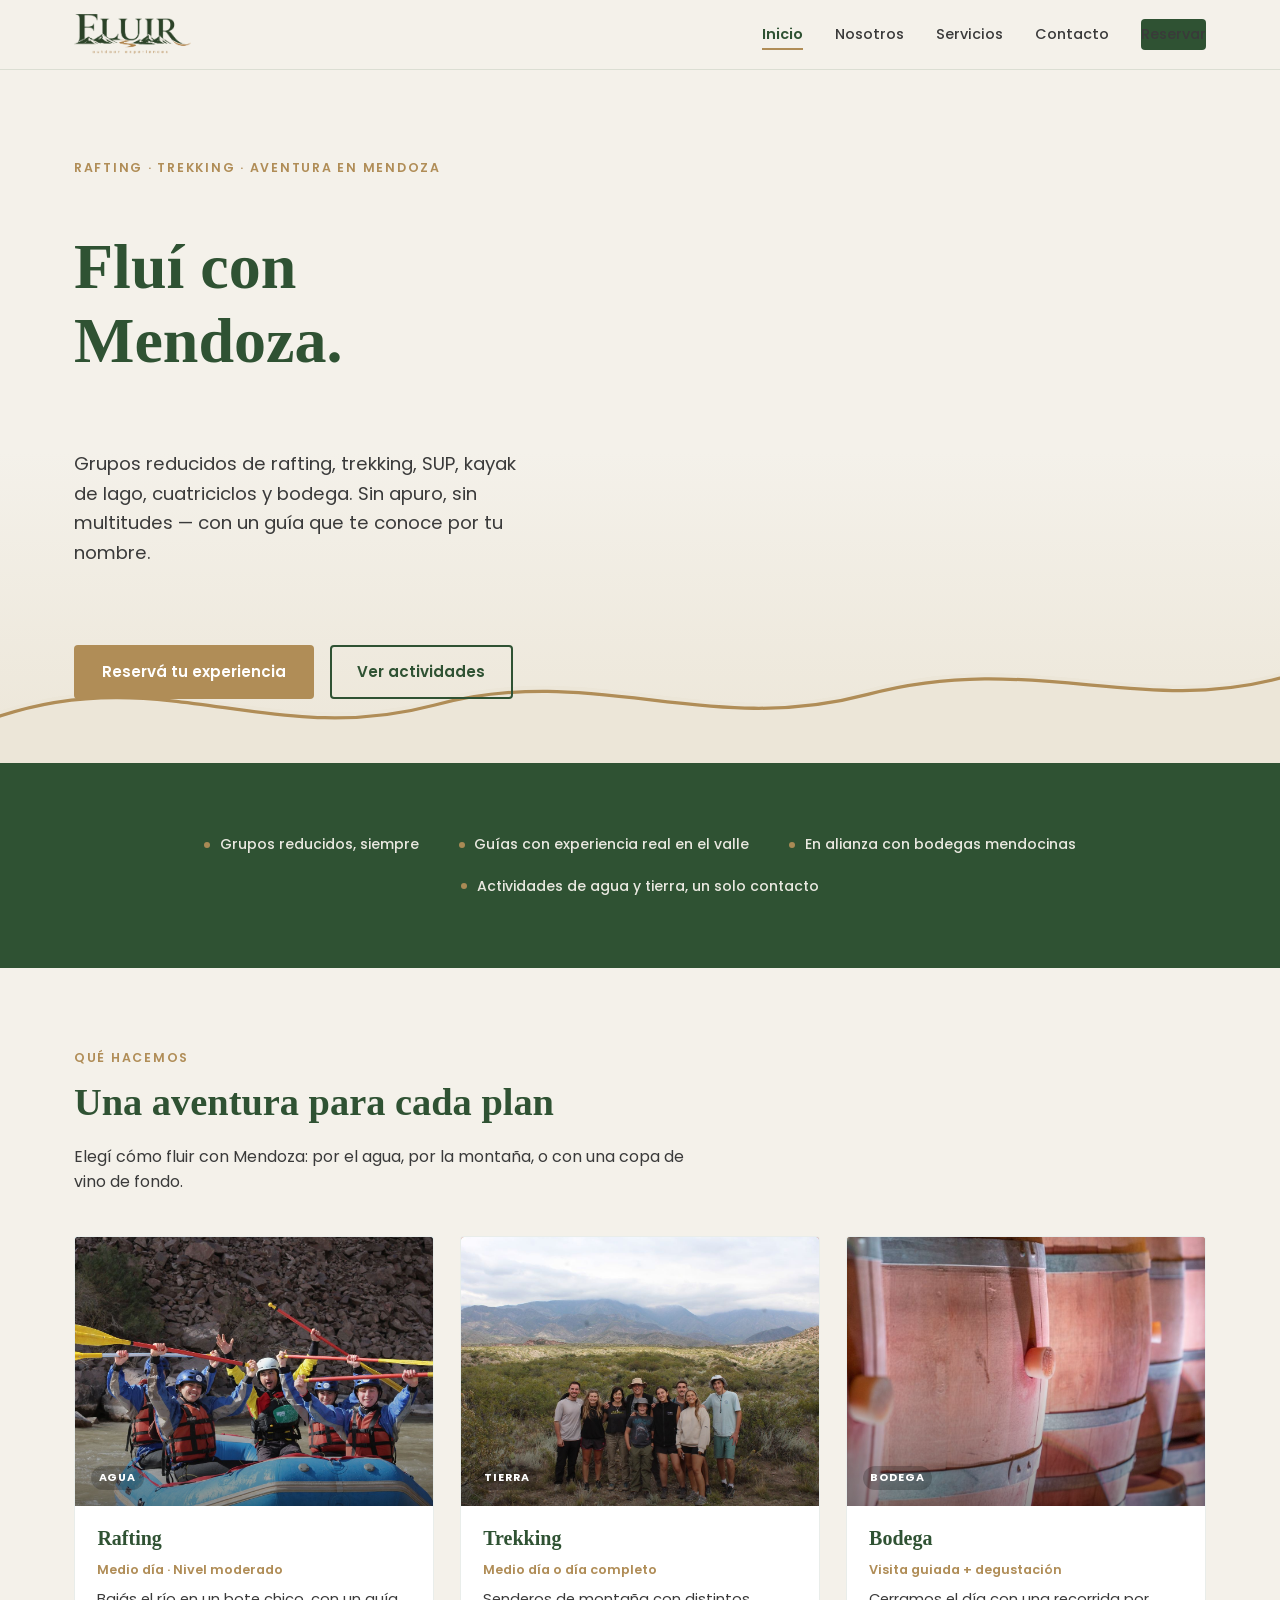
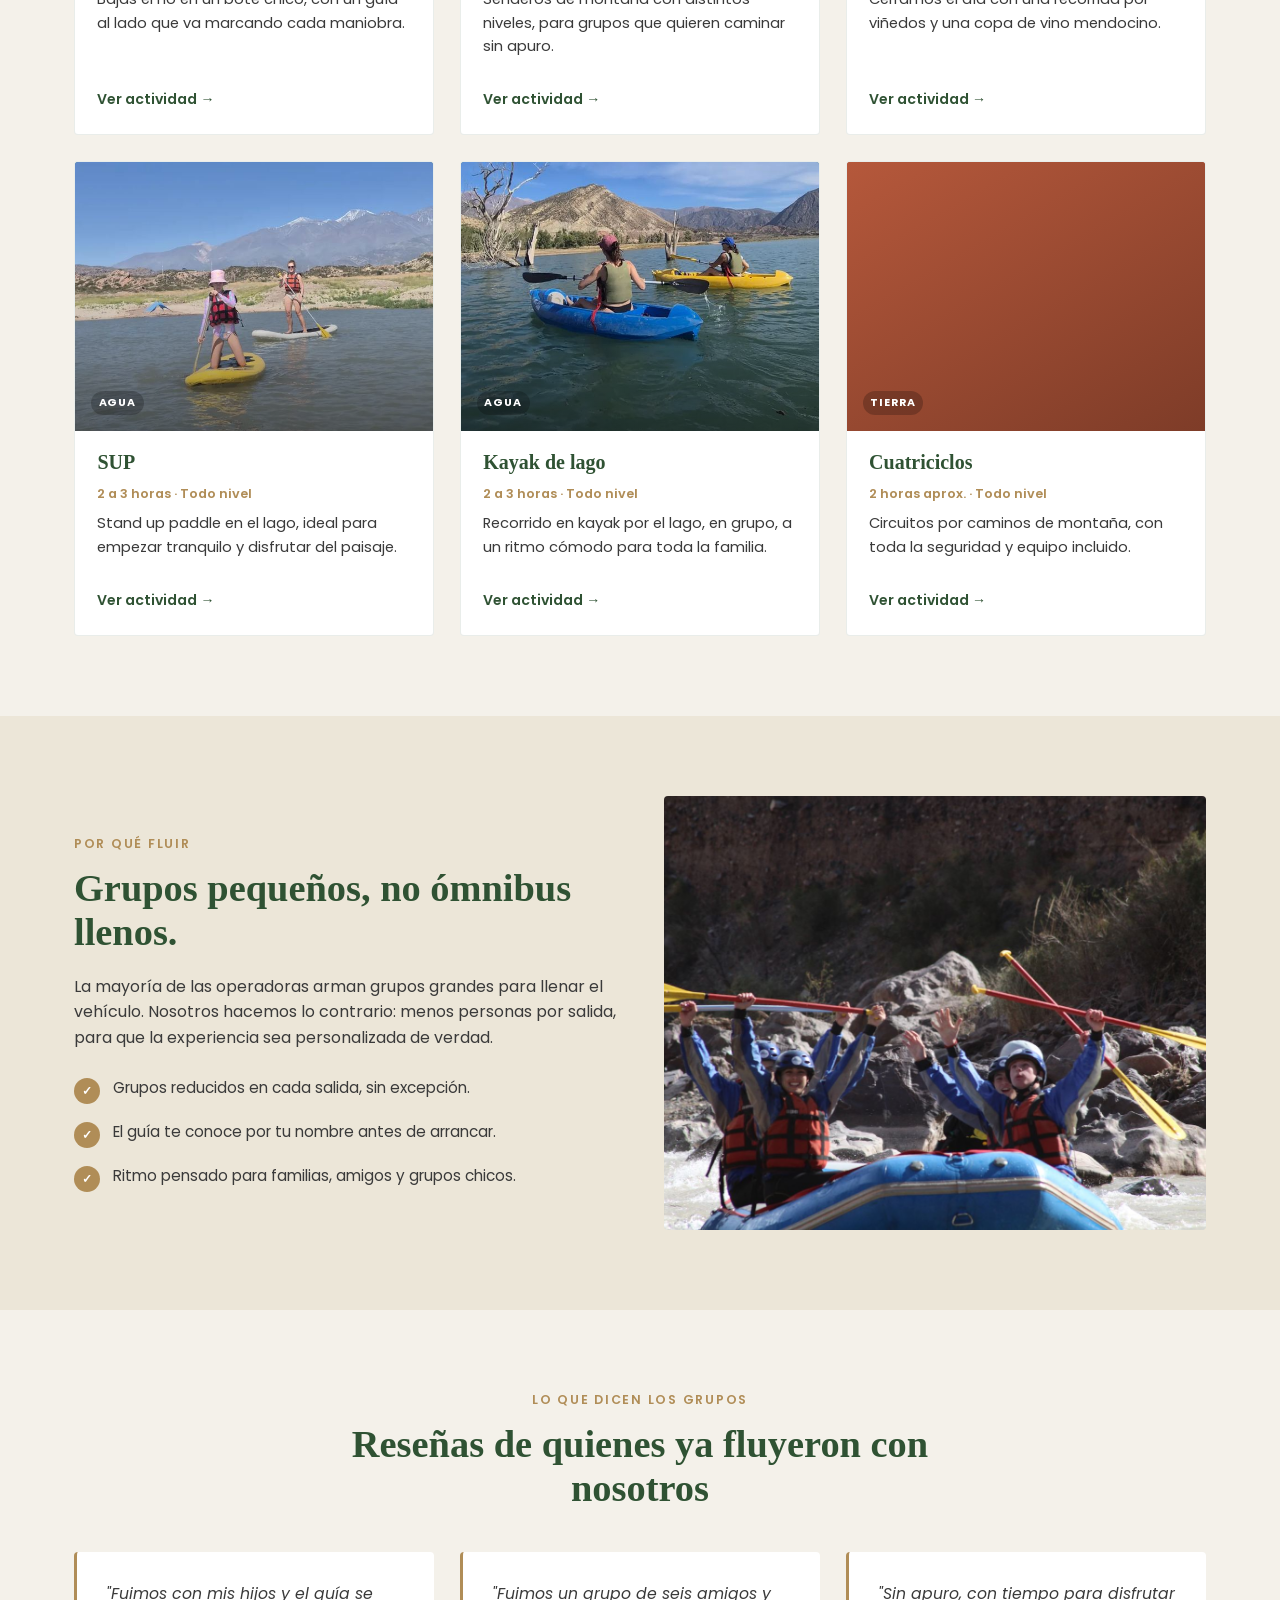
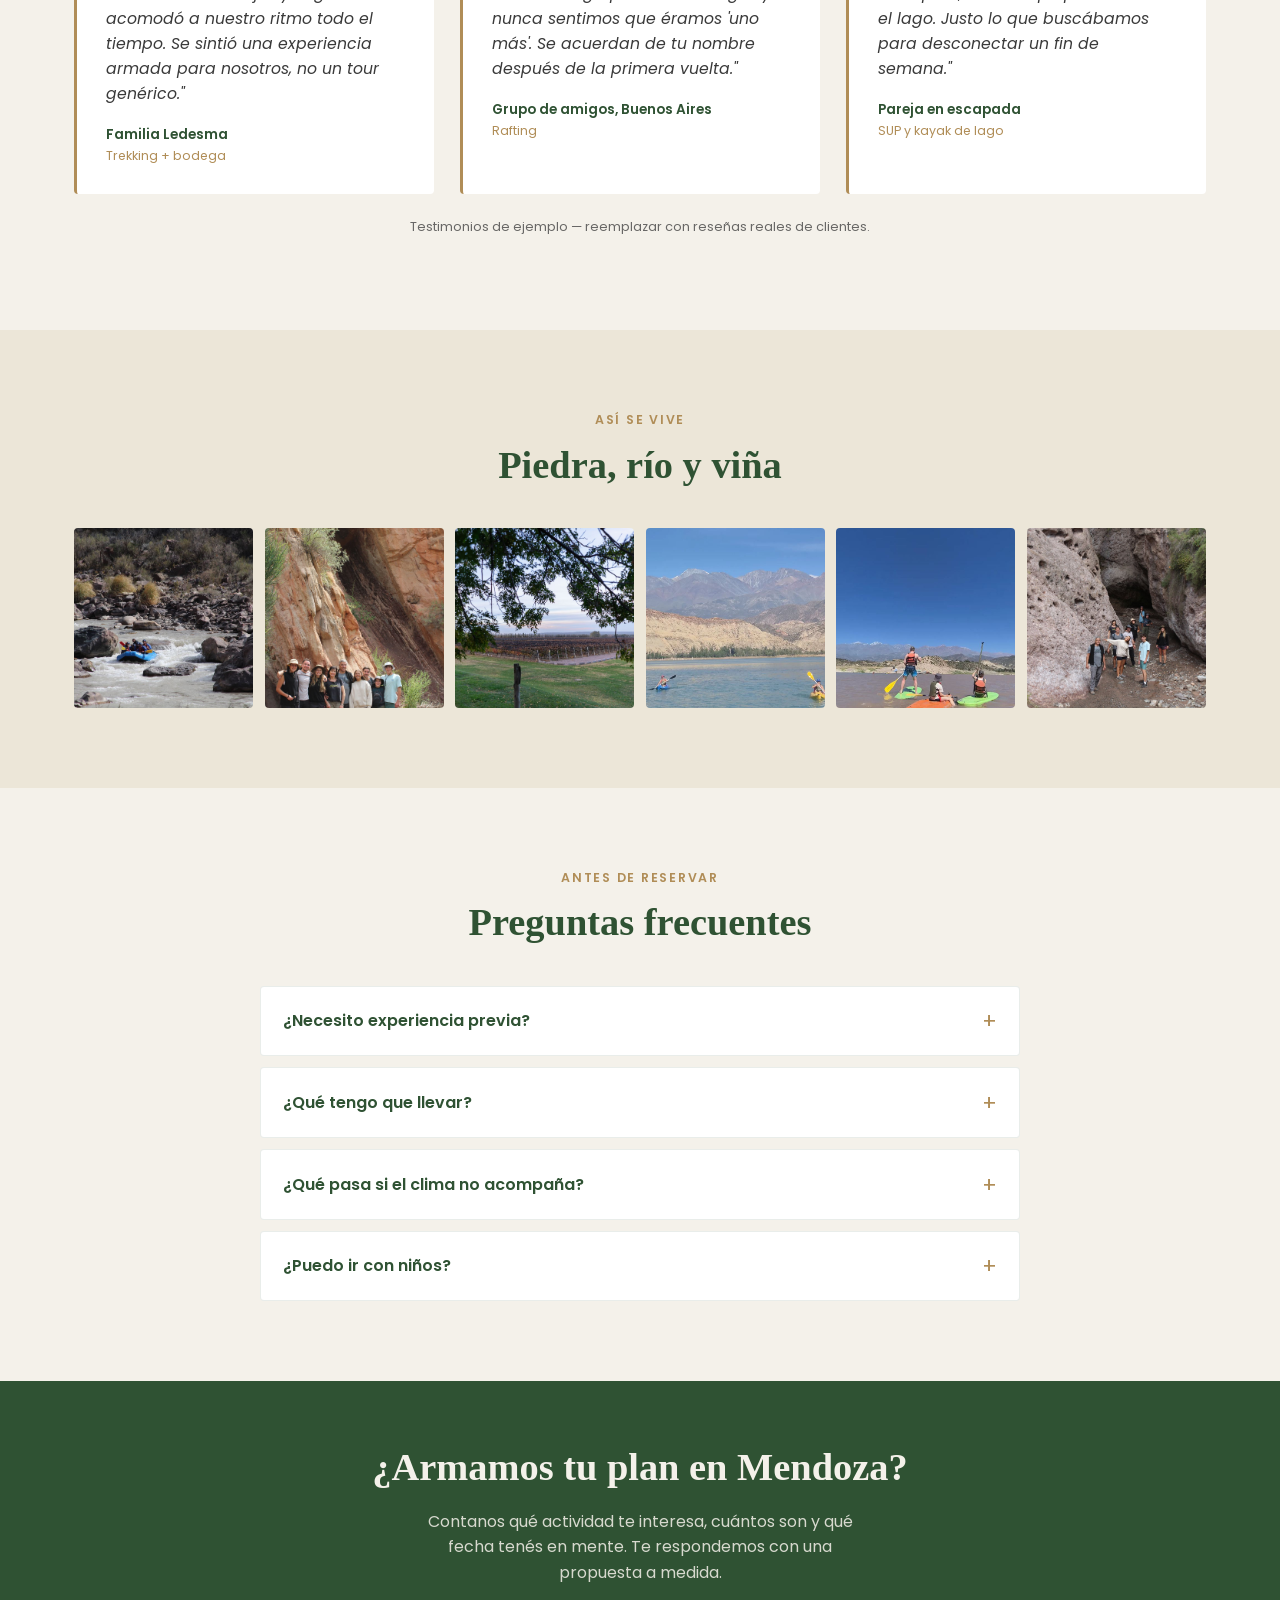
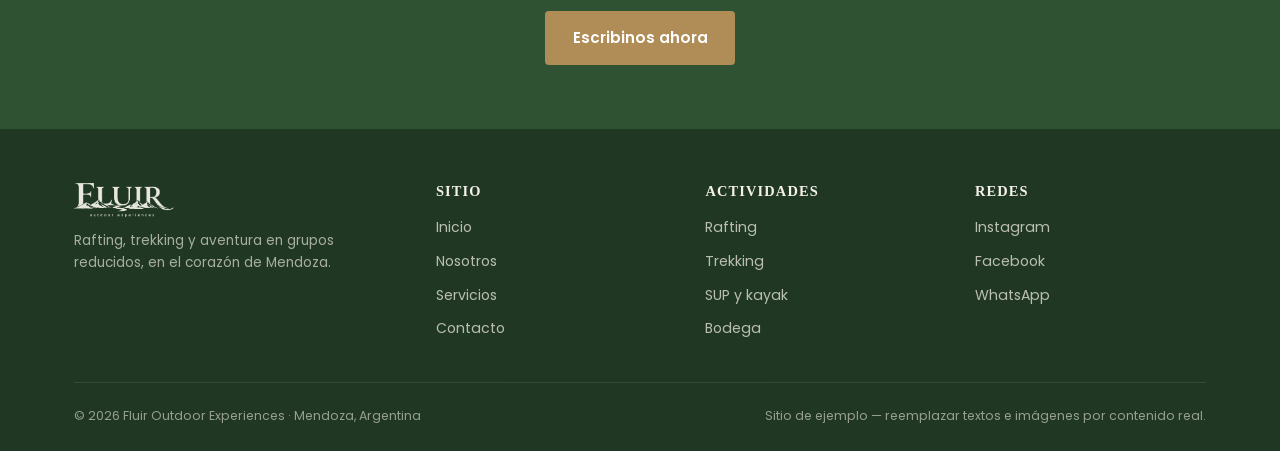
==== commit fdd79fcd: "Add files via upload" ====
--- a/index.html
+++ b/index.html
@@ -95,7 +95,7 @@
         </div>
       </article>
       <article class="card">
-        <div class="card-media agua has-photo" style="background-image:url('sup-1.jpg')"><span class="tag">Agua</span></div>
+        <div class="card-media agua has-photo" style="background-image:url('sup-1.jpg'); background-position:center 68%;"><span class="tag">Agua</span></div>
         <div class="card-body">
           <h3>SUP</h3>
           <span class="card-meta">2 a 3 horas · Todo nivel</span>
@@ -104,7 +104,7 @@
         </div>
       </article>
       <article class="card">
-        <div class="card-media agua has-photo" style="background-image:url('kayak-3.jpg')"><span class="tag">Agua</span></div>
+        <div class="card-media agua has-photo" style="background-image:url('kayak-3.jpg'); background-position:center 70%;"><span class="tag">Agua</span></div>
         <div class="card-body">
           <h3>Kayak de lago</h3>
           <span class="card-meta">2 a 3 horas · Todo nivel</span>
--- a/style.css
+++ b/style.css
@@ -222,12 +222,13 @@
   aspect-ratio: 4/3; position: relative;
   display: flex; align-items: flex-end; padding: 1rem;
 }
-.card-media.agua { background: linear-gradient(150deg, var(--azul-rio), #33565b); }
-.card-media.tierra { background: linear-gradient(150deg, var(--terracota), #7e3c28); }
-.card-media.bodega { background: linear-gradient(150deg, var(--dorado), #8a6a3c); }
+.card-media.agua { background-color: var(--azul-rio); background-image: linear-gradient(150deg, var(--azul-rio), #33565b); }
+.card-media.tierra { background-color: var(--terracota); background-image: linear-gradient(150deg, var(--terracota), #7e3c28); }
+.card-media.bodega { background-color: var(--dorado); background-image: linear-gradient(150deg, var(--dorado), #8a6a3c); }
 .card-media.has-photo {
   background-size: cover;
   background-position: center;
+  background-repeat: no-repeat;
 }
 .card-media.has-photo::before {
   content: "";
